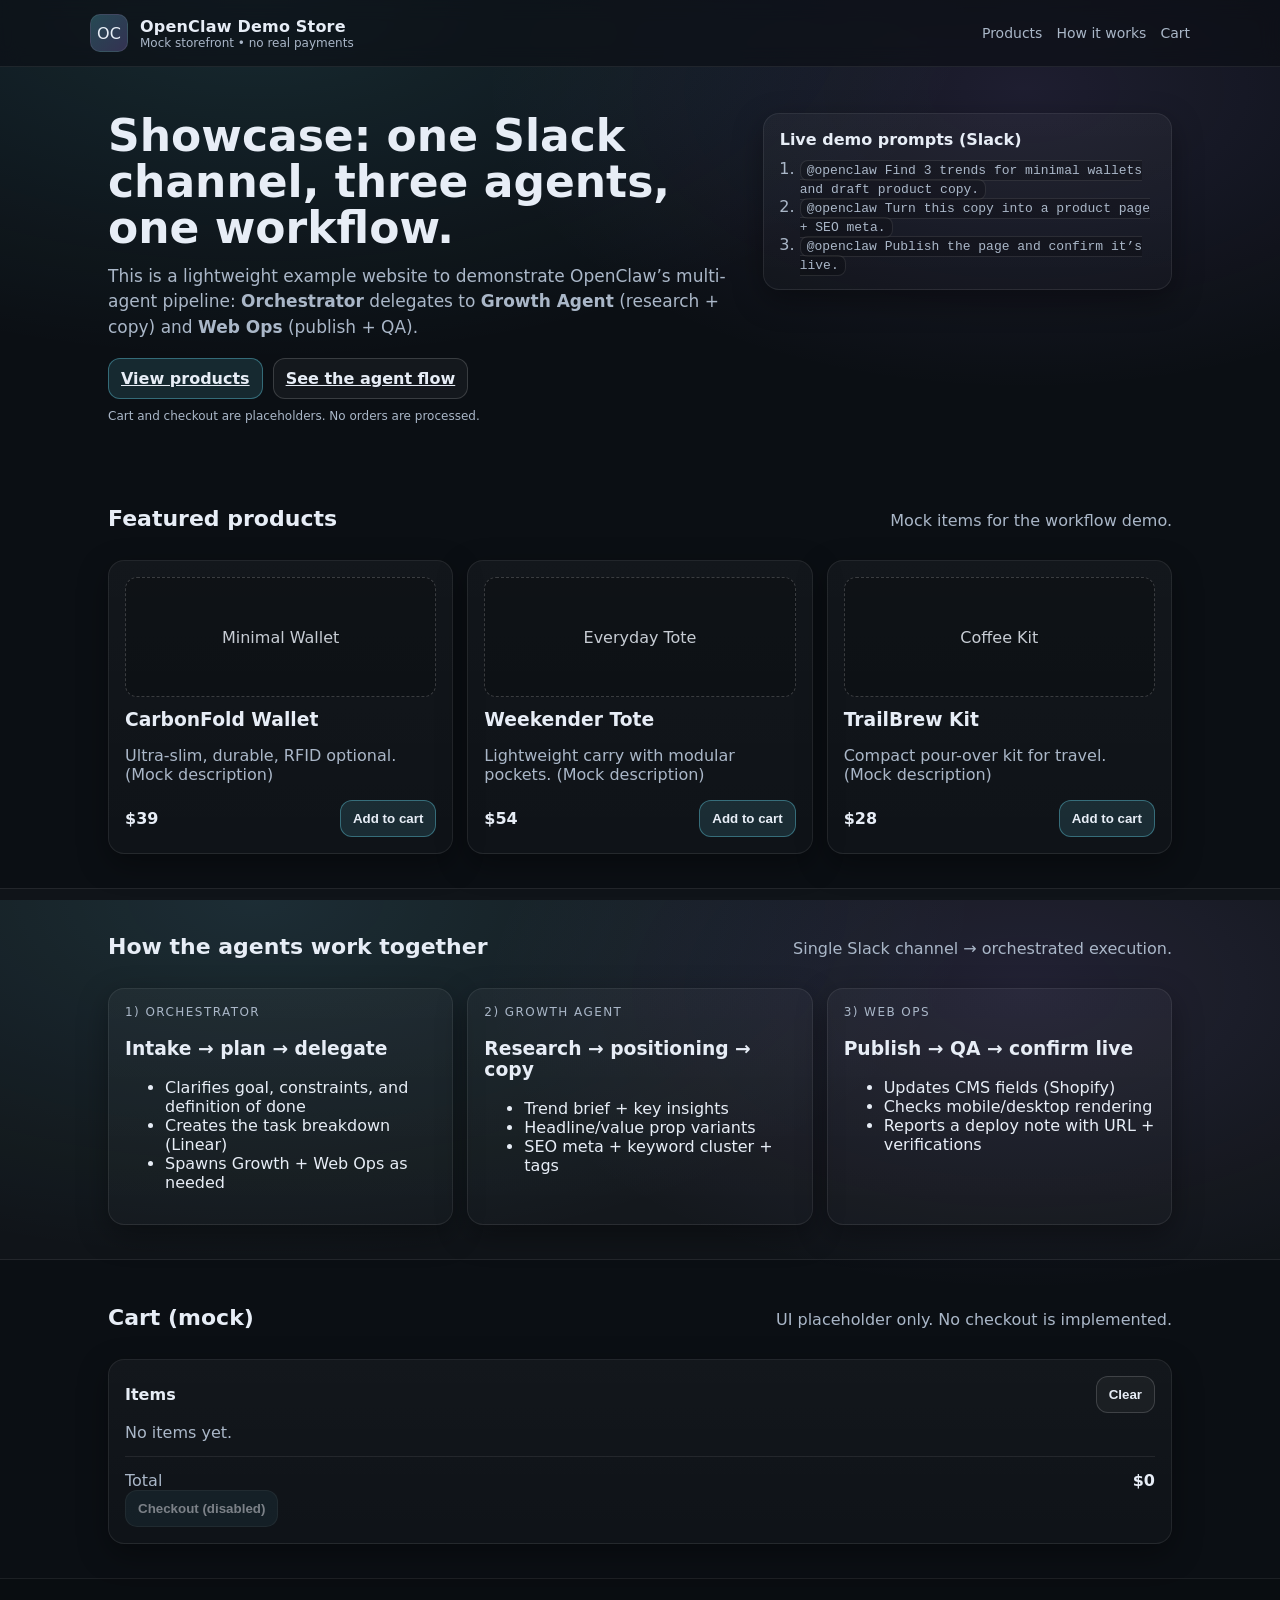
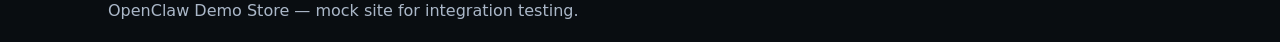
==== demo-site/index.html @ 34d0c635 "Add lightweight demo site" ====
<!doctype html>
<html lang="en">
<head>
  <meta charset="utf-8" />
  <meta name="viewport" content="width=device-width, initial-scale=1" />
  <title>OpenClaw Demo Store (Mock)</title>
  <meta name="description" content="A lightweight mock storefront to demonstrate OpenClaw multi-agent workflow (Orchestrator + Growth + Web Ops)." />
  <link rel="stylesheet" href="./styles.css" />
</head>
<body>
  <header class="header">
    <div class="container header__inner">
      <div class="brand">
        <div class="brand__mark">OC</div>
        <div>
          <div class="brand__name">OpenClaw Demo Store</div>
          <div class="brand__tag">Mock storefront • no real payments</div>
        </div>
      </div>
      <nav class="nav">
        <a href="#products">Products</a>
        <a href="#how-it-works">How it works</a>
        <a href="#status">Cart</a>
      </nav>
    </div>
  </header>

  <main>
    <section class="hero">
      <div class="container hero__inner">
        <div>
          <h1>Showcase: one Slack channel, three agents, one workflow.</h1>
          <p class="lede">
            This is a lightweight example website to demonstrate OpenClaw’s multi-agent pipeline:
            <strong>Orchestrator</strong> delegates to <strong>Growth Agent</strong> (research + copy) and <strong>Web Ops</strong> (publish + QA).
          </p>
          <div class="cta-row">
            <a class="button" href="#products">View products</a>
            <a class="button button--ghost" href="#how-it-works">See the agent flow</a>
          </div>
          <p class="fineprint">Cart and checkout are placeholders. No orders are processed.</p>
        </div>
        <div class="card hero__card">
          <div class="card__title">Live demo prompts (Slack)</div>
          <ol class="list">
            <li><code>@openclaw Find 3 trends for minimal wallets and draft product copy.</code></li>
            <li><code>@openclaw Turn this copy into a product page + SEO meta.</code></li>
            <li><code>@openclaw Publish the page and confirm it’s live.</code></li>
          </ol>
        </div>
      </div>
    </section>

    <section id="products" class="section">
      <div class="container">
        <div class="section__head">
          <h2>Featured products</h2>
          <p class="muted">Mock items for the workflow demo.</p>
        </div>

        <div class="grid">
          <article class="product card">
            <div class="product__img" aria-hidden="true">Minimal Wallet</div>
            <h3>CarbonFold Wallet</h3>
            <p class="muted">Ultra-slim, durable, RFID optional. (Mock description)</p>
            <div class="product__row">
              <div class="price">$39</div>
              <button class="button" data-add-to-cart="CarbonFold Wallet" data-price="39">Add to cart</button>
            </div>
          </article>

          <article class="product card">
            <div class="product__img" aria-hidden="true">Everyday Tote</div>
            <h3>Weekender Tote</h3>
            <p class="muted">Lightweight carry with modular pockets. (Mock description)</p>
            <div class="product__row">
              <div class="price">$54</div>
              <button class="button" data-add-to-cart="Weekender Tote" data-price="54">Add to cart</button>
            </div>
          </article>

          <article class="product card">
            <div class="product__img" aria-hidden="true">Coffee Kit</div>
            <h3>TrailBrew Kit</h3>
            <p class="muted">Compact pour-over kit for travel. (Mock description)</p>
            <div class="product__row">
              <div class="price">$28</div>
              <button class="button" data-add-to-cart="TrailBrew Kit" data-price="28">Add to cart</button>
            </div>
          </article>
        </div>
      </div>
    </section>

    <section id="how-it-works" class="section section--alt">
      <div class="container">
        <div class="section__head">
          <h2>How the agents work together</h2>
          <p class="muted">Single Slack channel → orchestrated execution.</p>
        </div>

        <div class="steps">
          <div class="step card">
            <div class="step__kicker">1) Orchestrator</div>
            <h3>Intake → plan → delegate</h3>
            <ul>
              <li>Clarifies goal, constraints, and definition of done</li>
              <li>Creates the task breakdown (Linear)</li>
              <li>Spawns Growth + Web Ops as needed</li>
            </ul>
          </div>

          <div class="step card">
            <div class="step__kicker">2) Growth Agent</div>
            <h3>Research → positioning → copy</h3>
            <ul>
              <li>Trend brief + key insights</li>
              <li>Headline/value prop variants</li>
              <li>SEO meta + keyword cluster + tags</li>
            </ul>
          </div>

          <div class="step card">
            <div class="step__kicker">3) Web Ops</div>
            <h3>Publish → QA → confirm live</h3>
            <ul>
              <li>Updates CMS fields (Shopify)</li>
              <li>Checks mobile/desktop rendering</li>
              <li>Reports a deploy note with URL + verifications</li>
            </ul>
          </div>
        </div>
      </div>
    </section>

    <section id="status" class="section">
      <div class="container">
        <div class="section__head">
          <h2>Cart (mock)</h2>
          <p class="muted">UI placeholder only. No checkout is implemented.</p>
        </div>

        <div class="cart card">
          <div class="cart__row">
            <strong>Items</strong>
            <button class="button button--ghost" id="cartClear">Clear</button>
          </div>
          <ul id="cartItems" class="cart__items"></ul>
          <div class="cart__row cart__row--total">
            <div class="muted">Total</div>
            <div id="cartTotal" class="price">$0</div>
          </div>
          <button class="button button--disabled" disabled>Checkout (disabled)</button>
        </div>
      </div>
    </section>
  </main>

  <footer class="footer">
    <div class="container">
      <div class="muted">OpenClaw Demo Store — mock site for integration testing.</div>
    </div>
  </footer>

  <script src="./site.js"></script>
</body>
</html>
---- demo-site/styles.css ----
:root{
  --bg:#0b0f14;
  --panel:#111826;
  --panel2:#0f1623;
  --text:#e7edf6;
  --muted:#aab7c8;
  --accent:#6ee7ff;
  --accent2:#a78bfa;
  --border:rgba(255,255,255,.08);
  --shadow: 0 10px 30px rgba(0,0,0,.35);
}
*{box-sizing:border-box}
html,body{height:100%}
body{
  margin:0;
  font-family: ui-sans-serif, system-ui, -apple-system, Segoe UI, Roboto, Helvetica, Arial, "Apple Color Emoji", "Segoe UI Emoji";
  background: radial-gradient(1200px 600px at 20% 0%, rgba(110,231,255,.12), transparent 60%),
              radial-gradient(900px 500px at 80% 10%, rgba(167,139,250,.12), transparent 60%),
              var(--bg);
  color:var(--text);
}
.container{max-width:1100px;margin:0 auto;padding:0 18px}

.header{
  position:sticky;top:0;z-index:10;
  background: rgba(11,15,20,.65);
  backdrop-filter: blur(10px);
  border-bottom:1px solid var(--border);
}
.header__inner{display:flex;align-items:center;justify-content:space-between;gap:16px;padding:14px 0}

.brand{display:flex;align-items:center;gap:12px}
.brand__mark{
  width:38px;height:38px;border-radius:10px;
  display:grid;place-items:center;
  background: linear-gradient(135deg, rgba(110,231,255,.25), rgba(167,139,250,.25));
  border:1px solid var(--border);
}
.brand__name{font-weight:700;letter-spacing:.2px}
.brand__tag{font-size:12px;color:var(--muted)}

.nav{display:flex;gap:14px;flex-wrap:wrap}
.nav a{color:var(--muted);text-decoration:none;font-size:14px}
.nav a:hover{color:var(--text)}

.hero{padding:46px 0 26px}
.hero__inner{display:grid;grid-template-columns: 1.4fr .9fr;gap:18px;align-items:start}
@media (max-width:900px){.hero__inner{grid-template-columns:1fr}}

h1{font-size:44px;line-height:1.05;margin:0 0 12px}
@media (max-width:900px){h1{font-size:38px}}
.lede{font-size:17px;line-height:1.5;color:var(--muted);margin:0 0 18px}

.section{padding:34px 0}
.section--alt{background: rgba(255,255,255,.02);border-top:1px solid var(--border);border-bottom:1px solid var(--border)}
.section__head{display:flex;align-items:baseline;justify-content:space-between;gap:12px;margin-bottom:14px}
.section__head h2{margin:0;font-size:22px}

.card{
  background: linear-gradient(180deg, rgba(255,255,255,.035), rgba(255,255,255,.02));
  border:1px solid var(--border);
  border-radius:16px;
  box-shadow: var(--shadow);
  padding:16px;
}
.card__title{font-weight:700;margin-bottom:10px}

.grid{display:grid;grid-template-columns: repeat(3, 1fr);gap:14px}
@media (max-width:900px){.grid{grid-template-columns:1fr}}

.product__img{
  height:120px;border-radius:12px;
  border:1px dashed rgba(255,255,255,.18);
  display:grid;place-items:center;
  background: rgba(0,0,0,.18);
  color: rgba(231,237,246,.85);
  margin-bottom:12px;
}
.product h3{margin:0 0 8px}
.product__row{display:flex;align-items:center;justify-content:space-between;gap:10px;margin-top:12px}

.steps{display:grid;grid-template-columns: repeat(3, 1fr);gap:14px}
@media (max-width:900px){.steps{grid-template-columns:1fr}}
.step__kicker{font-size:12px;color:var(--muted);text-transform:uppercase;letter-spacing:.12em;margin-bottom:8px}

.button{
  appearance:none;border:1px solid rgba(110,231,255,.35);
  background: rgba(110,231,255,.12);
  color: var(--text);
  padding:10px 12px;border-radius:12px;
  cursor:pointer;font-weight:600;
}
.button:hover{background: rgba(110,231,255,.18)}
.button--ghost{border-color: rgba(255,255,255,.16); background: rgba(255,255,255,.04)}
.button--ghost:hover{background: rgba(255,255,255,.07)}
.button--disabled{opacity:.5;cursor:not-allowed;border-color: rgba(255,255,255,.1)}

.cta-row{display:flex;gap:10px;flex-wrap:wrap;margin-bottom:10px}

.list{margin:0;padding-left:20px;color:var(--muted)}
code{background: rgba(0,0,0,.22);border:1px solid rgba(255,255,255,.1);padding:2px 6px;border-radius:8px}

.muted{color:var(--muted)}
.price{font-weight:800}
.fineprint{font-size:12px;color:var(--muted);margin-top:10px}

.cart__row{display:flex;align-items:center;justify-content:space-between;gap:12px}
.cart__row--total{margin-top:14px;padding-top:14px;border-top:1px solid var(--border)}
.cart__items{list-style:none;margin:10px 0 0;padding:0;display:grid;gap:8px}
.cart__items li{display:flex;justify-content:space-between;gap:10px;color:var(--muted)}

.footer{padding:22px 0;border-top:1px solid var(--border);background: rgba(0,0,0,.15)}
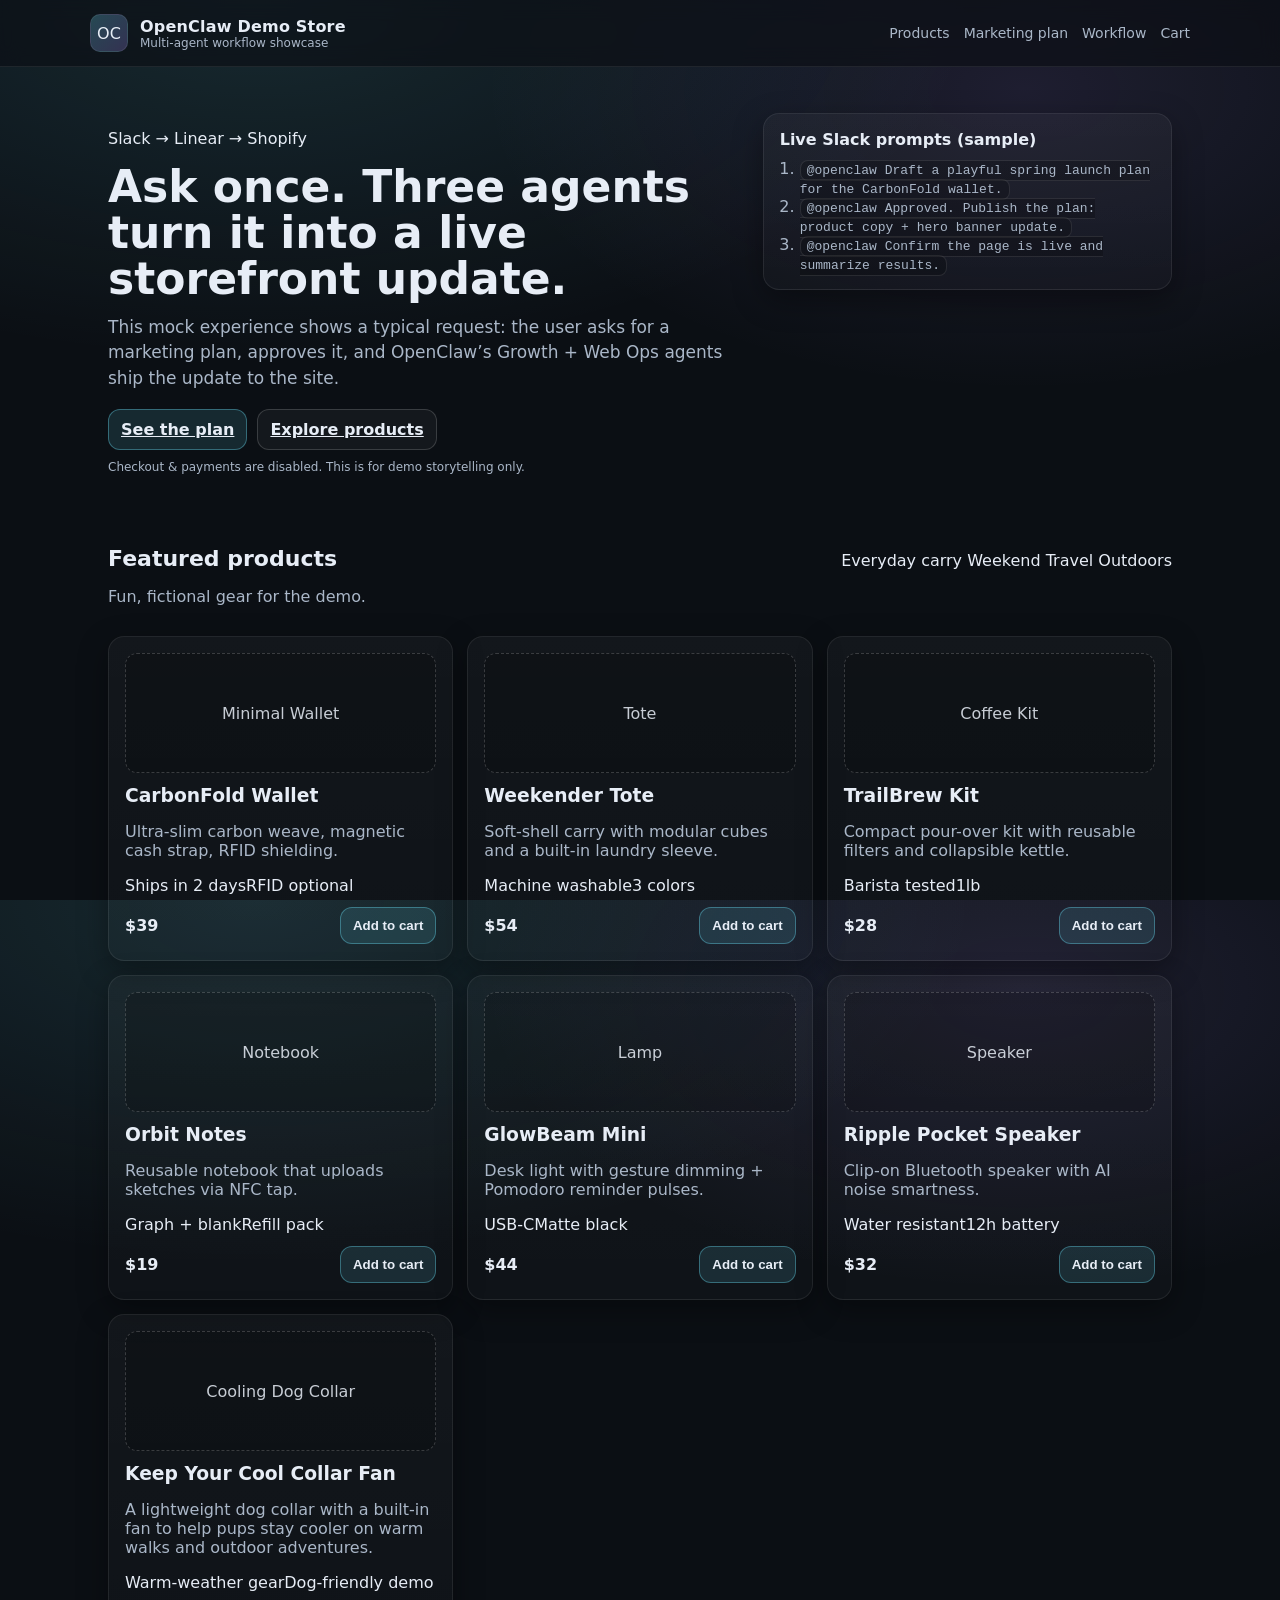
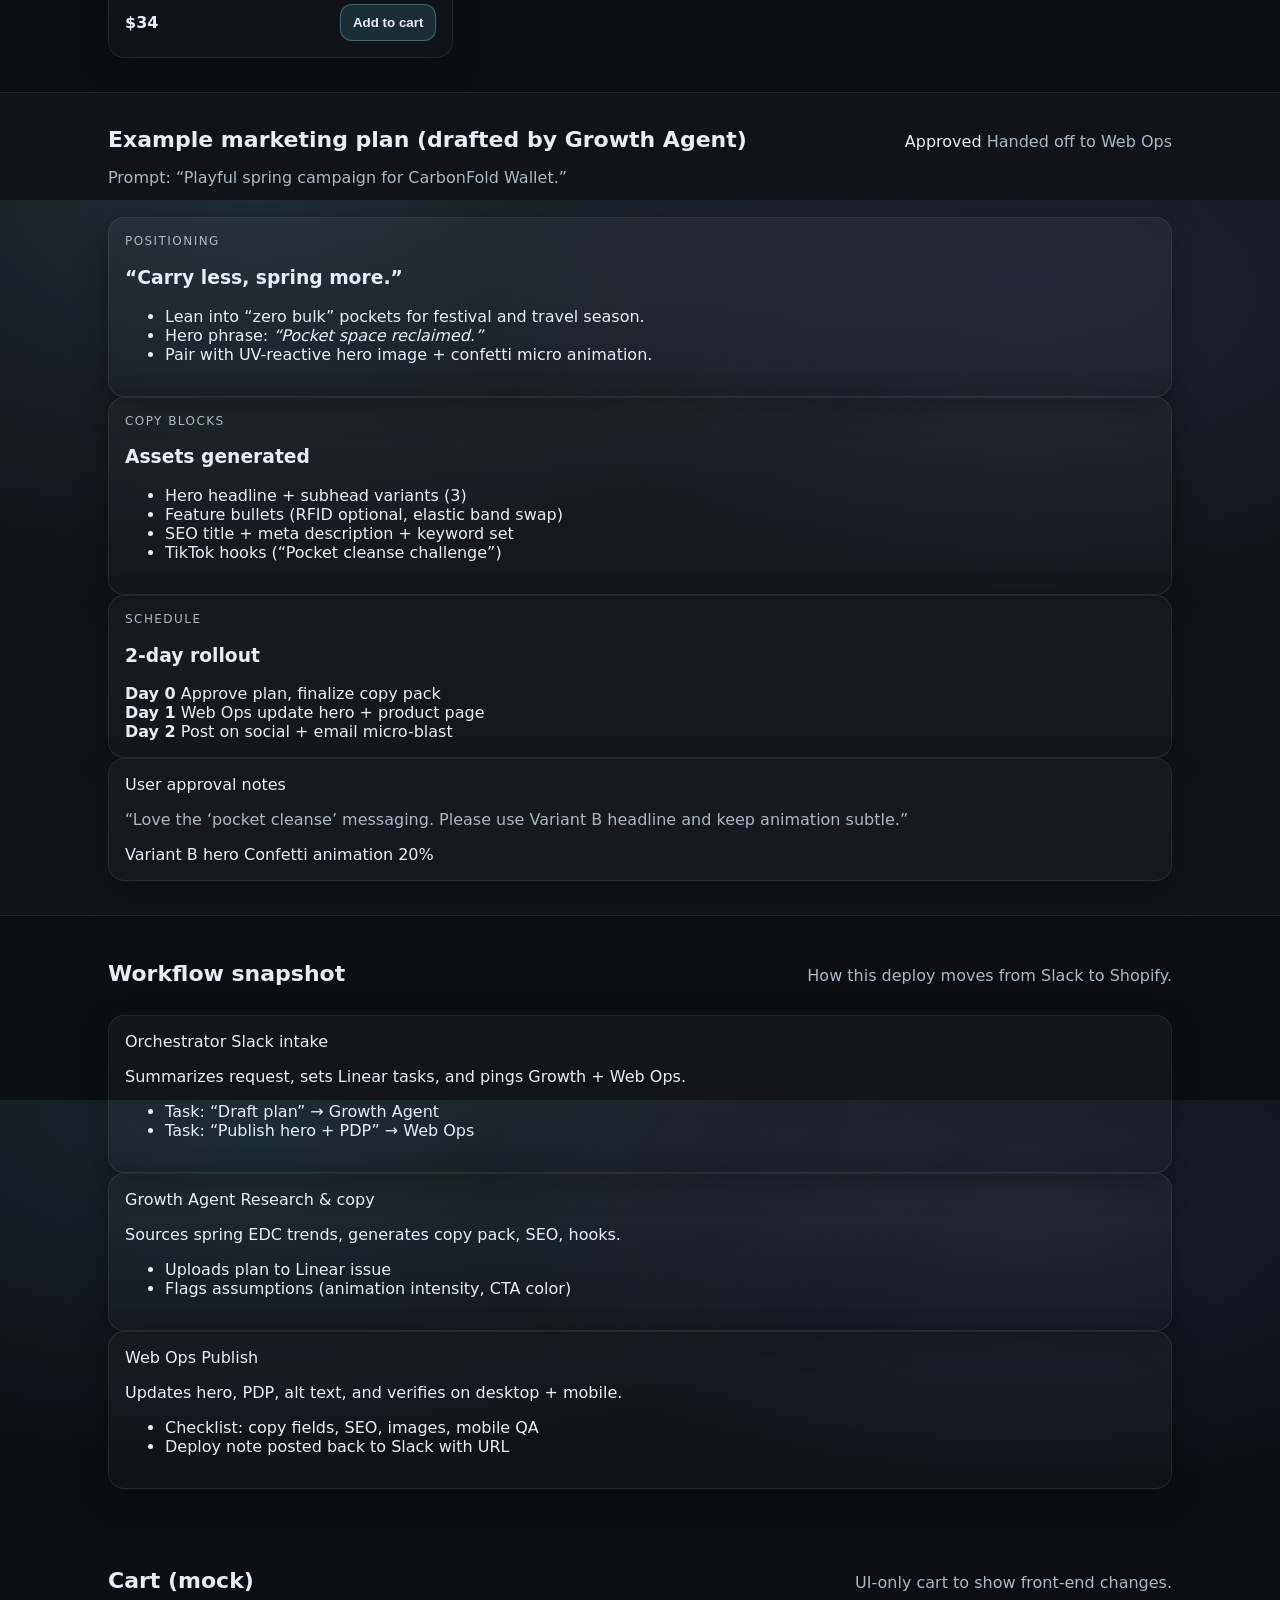
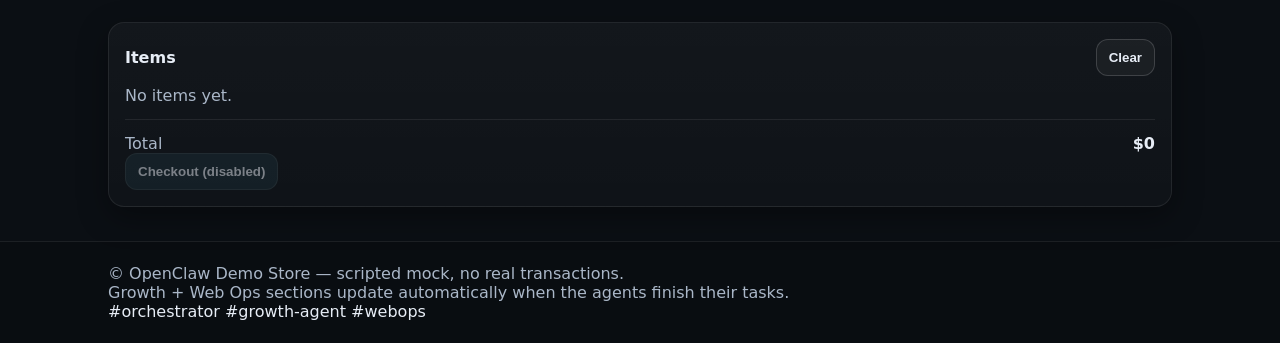
==== commit 158a652e: "Add cooling dog collar product to demo site" ====
--- a/demo-site/index.html
+++ b/demo-site/index.html
@@ -4,7 +4,7 @@
   <meta charset="utf-8" />
   <meta name="viewport" content="width=device-width, initial-scale=1" />
   <title>OpenClaw Demo Store (Mock)</title>
-  <meta name="description" content="A lightweight mock storefront to demonstrate OpenClaw multi-agent workflow (Orchestrator + Growth + Web Ops)." />
+  <meta name="description" content="Mock storefront showing how Orchestrator + Growth Agent + Web Ops collaborate." />
   <link rel="stylesheet" href="./styles.css" />
 </head>
 <body>
@@ -14,12 +14,13 @@
         <div class="brand__mark">OC</div>
         <div>
           <div class="brand__name">OpenClaw Demo Store</div>
-          <div class="brand__tag">Mock storefront • no real payments</div>
+          <div class="brand__tag">Multi-agent workflow showcase</div>
         </div>
       </div>
       <nav class="nav">
         <a href="#products">Products</a>
-        <a href="#how-it-works">How it works</a>
+        <a href="#marketing">Marketing plan</a>
+        <a href="#workflow">Workflow</a>
         <a href="#status">Cart</a>
       </nav>
     </div>
@@ -29,23 +30,24 @@
     <section class="hero">
       <div class="container hero__inner">
         <div>
-          <h1>Showcase: one Slack channel, three agents, one workflow.</h1>
+          <p class="pill">Slack → Linear → Shopify</p>
+          <h1>Ask once. Three agents turn it into a live storefront update.</h1>
           <p class="lede">
-            This is a lightweight example website to demonstrate OpenClaw’s multi-agent pipeline:
-            <strong>Orchestrator</strong> delegates to <strong>Growth Agent</strong> (research + copy) and <strong>Web Ops</strong> (publish + QA).
+            This mock experience shows a typical request: the user asks for a marketing plan, approves it, and
+            OpenClaw’s Growth + Web Ops agents ship the update to the site.
           </p>
           <div class="cta-row">
-            <a class="button" href="#products">View products</a>
-            <a class="button button--ghost" href="#how-it-works">See the agent flow</a>
-          </div>
-          <p class="fineprint">Cart and checkout are placeholders. No orders are processed.</p>
-        </div>
-        <div class="card hero__card">
-          <div class="card__title">Live demo prompts (Slack)</div>
+            <a class="button" href="#marketing">See the plan</a>
+            <a class="button button--ghost" href="#products">Explore products</a>
+          </div>
+          <p class="fineprint">Checkout & payments are disabled. This is for demo storytelling only.</p>
+        </div>
+        <div class="hero__card card">
+          <div class="card__title">Live Slack prompts (sample)</div>
           <ol class="list">
-            <li><code>@openclaw Find 3 trends for minimal wallets and draft product copy.</code></li>
-            <li><code>@openclaw Turn this copy into a product page + SEO meta.</code></li>
-            <li><code>@openclaw Publish the page and confirm it’s live.</code></li>
+            <li><code>@openclaw Draft a playful spring launch plan for the CarbonFold wallet.</code></li>
+            <li><code>@openclaw Approved. Publish the plan: product copy + hero banner update.</code></li>
+            <li><code>@openclaw Confirm the page is live and summarize results.</code></li>
           </ol>
         </div>
       </div>
@@ -54,15 +56,24 @@
     <section id="products" class="section">
       <div class="container">
         <div class="section__head">
-          <h2>Featured products</h2>
-          <p class="muted">Mock items for the workflow demo.</p>
-        </div>
-
-        <div class="grid">
+          <div>
+            <h2>Featured products</h2>
+            <p class="muted">Fun, fictional gear for the demo.</p>
+          </div>
+          <div class="tag-cloud">
+            <span>Everyday carry</span>
+            <span>Weekend</span>
+            <span>Travel</span>
+            <span>Outdoors</span>
+          </div>
+        </div>
+
+        <div class="grid grid--3">
           <article class="product card">
             <div class="product__img" aria-hidden="true">Minimal Wallet</div>
             <h3>CarbonFold Wallet</h3>
-            <p class="muted">Ultra-slim, durable, RFID optional. (Mock description)</p>
+            <p class="muted">Ultra-slim carbon weave, magnetic cash strap, RFID shielding.</p>
+            <div class="chips"><span>Ships in 2 days</span><span>RFID optional</span></div>
             <div class="product__row">
               <div class="price">$39</div>
               <button class="button" data-add-to-cart="CarbonFold Wallet" data-price="39">Add to cart</button>
@@ -70,9 +81,10 @@
           </article>
 
           <article class="product card">
-            <div class="product__img" aria-hidden="true">Everyday Tote</div>
+            <div class="product__img" aria-hidden="true">Tote</div>
             <h3>Weekender Tote</h3>
-            <p class="muted">Lightweight carry with modular pockets. (Mock description)</p>
+            <p class="muted">Soft-shell carry with modular cubes and a built-in laundry sleeve.</p>
+            <div class="chips"><span>Machine washable</span><span>3 colors</span></div>
             <div class="product__row">
               <div class="price">$54</div>
               <button class="button" data-add-to-cart="Weekender Tote" data-price="54">Add to cart</button>
@@ -82,64 +94,182 @@
           <article class="product card">
             <div class="product__img" aria-hidden="true">Coffee Kit</div>
             <h3>TrailBrew Kit</h3>
-            <p class="muted">Compact pour-over kit for travel. (Mock description)</p>
+            <p class="muted">Compact pour-over kit with reusable filters and collapsible kettle.</p>
+            <div class="chips"><span>Barista tested</span><span>1lb</span></div>
             <div class="product__row">
               <div class="price">$28</div>
               <button class="button" data-add-to-cart="TrailBrew Kit" data-price="28">Add to cart</button>
             </div>
           </article>
-        </div>
-      </div>
-    </section>
-
-    <section id="how-it-works" class="section section--alt">
+
+          <article class="product card">
+            <div class="product__img" aria-hidden="true">Notebook</div>
+            <h3>Orbit Notes</h3>
+            <p class="muted">Reusable notebook that uploads sketches via NFC tap.</p>
+            <div class="chips"><span>Graph + blank</span><span>Refill pack</span></div>
+            <div class="product__row">
+              <div class="price">$19</div>
+              <button class="button" data-add-to-cart="Orbit Notes" data-price="19">Add to cart</button>
+            </div>
+          </article>
+
+          <article class="product card">
+            <div class="product__img" aria-hidden="true">Lamp</div>
+            <h3>GlowBeam Mini</h3>
+            <p class="muted">Desk light with gesture dimming + Pomodoro reminder pulses.</p>
+            <div class="chips"><span>USB-C</span><span>Matte black</span></div>
+            <div class="product__row">
+              <div class="price">$44</div>
+              <button class="button" data-add-to-cart="GlowBeam Mini" data-price="44">Add to cart</button>
+            </div>
+          </article>
+
+          <article class="product card">
+            <div class="product__img" aria-hidden="true">Speaker</div>
+            <h3>Ripple Pocket Speaker</h3>
+            <p class="muted">Clip-on Bluetooth speaker with AI noise smartness.</p>
+            <div class="chips"><span>Water resistant</span><span>12h battery</span></div>
+            <div class="product__row">
+              <div class="price">$32</div>
+              <button class="button" data-add-to-cart="Ripple Speaker" data-price="32">Add to cart</button>
+            </div>
+          </article>
+
+          <article class="product card">
+            <div class="product__img" aria-hidden="true">Cooling Dog Collar</div>
+            <h3>Keep Your Cool Collar Fan</h3>
+            <p class="muted">A lightweight dog collar with a built-in fan to help pups stay cooler on warm walks and outdoor adventures.</p>
+            <div class="chips"><span>Warm-weather gear</span><span>Dog-friendly demo</span></div>
+            <div class="product__row">
+              <div class="price">$34</div>
+              <button class="button" data-add-to-cart="Keep Your Cool Collar Fan" data-price="34">Add to cart</button>
+            </div>
+          </article>
+        </div>
+      </div>
+    </section>
+    <section id="marketing" class="section section--alt">
       <div class="container">
         <div class="section__head">
-          <h2>How the agents work together</h2>
-          <p class="muted">Single Slack channel → orchestrated execution.</p>
-        </div>
-
-        <div class="steps">
-          <div class="step card">
-            <div class="step__kicker">1) Orchestrator</div>
-            <h3>Intake → plan → delegate</h3>
-            <ul>
-              <li>Clarifies goal, constraints, and definition of done</li>
-              <li>Creates the task breakdown (Linear)</li>
-              <li>Spawns Growth + Web Ops as needed</li>
-            </ul>
-          </div>
-
-          <div class="step card">
-            <div class="step__kicker">2) Growth Agent</div>
-            <h3>Research → positioning → copy</h3>
-            <ul>
-              <li>Trend brief + key insights</li>
-              <li>Headline/value prop variants</li>
-              <li>SEO meta + keyword cluster + tags</li>
-            </ul>
-          </div>
-
-          <div class="step card">
-            <div class="step__kicker">3) Web Ops</div>
-            <h3>Publish → QA → confirm live</h3>
-            <ul>
-              <li>Updates CMS fields (Shopify)</li>
-              <li>Checks mobile/desktop rendering</li>
-              <li>Reports a deploy note with URL + verifications</li>
-            </ul>
-          </div>
-        </div>
-      </div>
-    </section>
-
+          <div>
+            <h2>Example marketing plan (drafted by Growth Agent)</h2>
+            <p class="muted">Prompt: “Playful spring campaign for CarbonFold Wallet.”</p>
+          </div>
+          <div class="plan-status">
+            <span class="badge badge--approved">Approved</span>
+            <span class="muted">Handed off to Web Ops</span>
+          </div>
+        </div>
+
+        <div class="plan-grid">
+          <article class="card">
+            <div class="step__kicker">Positioning</div>
+            <h3>“Carry less, spring more.”</h3>
+            <ul>
+              <li>Lean into “zero bulk” pockets for festival and travel season.</li>
+              <li>Hero phrase: <em>“Pocket space reclaimed.”</em></li>
+              <li>Pair with UV-reactive hero image + confetti micro animation.</li>
+            </ul>
+          </article>
+
+          <article class="card">
+            <div class="step__kicker">Copy blocks</div>
+            <h3>Assets generated</h3>
+            <ul>
+              <li>Hero headline + subhead variants (3)</li>
+              <li>Feature bullets (RFID optional, elastic band swap)</li>
+              <li>SEO title + meta description + keyword set</li>
+              <li>TikTok hooks (“Pocket cleanse challenge”)</li>
+            </ul>
+          </article>
+
+          <article class="card">
+            <div class="step__kicker">Schedule</div>
+            <h3>2-day rollout</h3>
+            <div class="timeline">
+              <div>
+                <strong>Day 0</strong>
+                <span>Approve plan, finalize copy pack</span>
+              </div>
+              <div>
+                <strong>Day 1</strong>
+                <span>Web Ops update hero + product page</span>
+              </div>
+              <div>
+                <strong>Day 2</strong>
+                <span>Post on social + email micro-blast</span>
+              </div>
+            </div>
+          </article>
+        </div>
+
+        <div class="approval card">
+          <div>
+            <div class="approval__title">User approval notes</div>
+            <p class="muted">“Love the ‘pocket cleanse’ messaging. Please use Variant B headline and keep animation subtle.”</p>
+          </div>
+          <div>
+            <div class="chips chips--tight">
+              <span>Variant B hero</span>
+              <span>Confetti animation 20%</span>
+            </div>
+          </div>
+        </div>
+      </div>
+    </section>
+
+    <section id="workflow" class="section">
+      <div class="container">
+        <div class="section__head">
+          <h2>Workflow snapshot</h2>
+          <p class="muted">How this deploy moves from Slack to Shopify.</p>
+        </div>
+
+        <div class="workflow-grid">
+          <article class="workflow card">
+            <div class="workflow__header">
+              <span>Orchestrator</span>
+              <span class="badge">Slack intake</span>
+            </div>
+            <p>Summarizes request, sets Linear tasks, and pings Growth + Web Ops.</p>
+            <ul>
+              <li>Task: “Draft plan” → Growth Agent</li>
+              <li>Task: “Publish hero + PDP” → Web Ops</li>
+            </ul>
+          </article>
+
+          <article class="workflow card">
+            <div class="workflow__header">
+              <span>Growth Agent</span>
+              <span class="badge">Research & copy</span>
+            </div>
+            <p>Sources spring EDC trends, generates copy pack, SEO, hooks.</p>
+            <ul>
+              <li>Uploads plan to Linear issue</li>
+              <li>Flags assumptions (animation intensity, CTA color)</li>
+            </ul>
+          </article>
+
+          <article class="workflow card">
+            <div class="workflow__header">
+              <span>Web Ops</span>
+              <span class="badge">Publish</span>
+            </div>
+            <p>Updates hero, PDP, alt text, and verifies on desktop + mobile.</p>
+            <ul>
+              <li>Checklist: copy fields, SEO, images, mobile QA</li>
+              <li>Deploy note posted back to Slack with URL</li>
+            </ul>
+          </article>
+        </div>
+      </div>
+    </section>
     <section id="status" class="section">
       <div class="container">
         <div class="section__head">
           <h2>Cart (mock)</h2>
-          <p class="muted">UI placeholder only. No checkout is implemented.</p>
-        </div>
-
+          <p class="muted">UI-only cart to show front-end changes.</p>
+        </div>
         <div class="cart card">
           <div class="cart__row">
             <strong>Items</strong>
@@ -157,8 +287,16 @@
   </main>
 
   <footer class="footer">
-    <div class="container">
-      <div class="muted">OpenClaw Demo Store — mock site for integration testing.</div>
+    <div class="container footer__inner">
+      <div>
+        <div class="muted">© OpenClaw Demo Store — scripted mock, no real transactions.</div>
+        <div class="muted">Growth + Web Ops sections update automatically when the agents finish their tasks.</div>
+      </div>
+      <div class="chips chips--tight">
+        <span>#orchestrator</span>
+        <span>#growth-agent</span>
+        <span>#webops</span>
+      </div>
     </div>
   </footer>
 
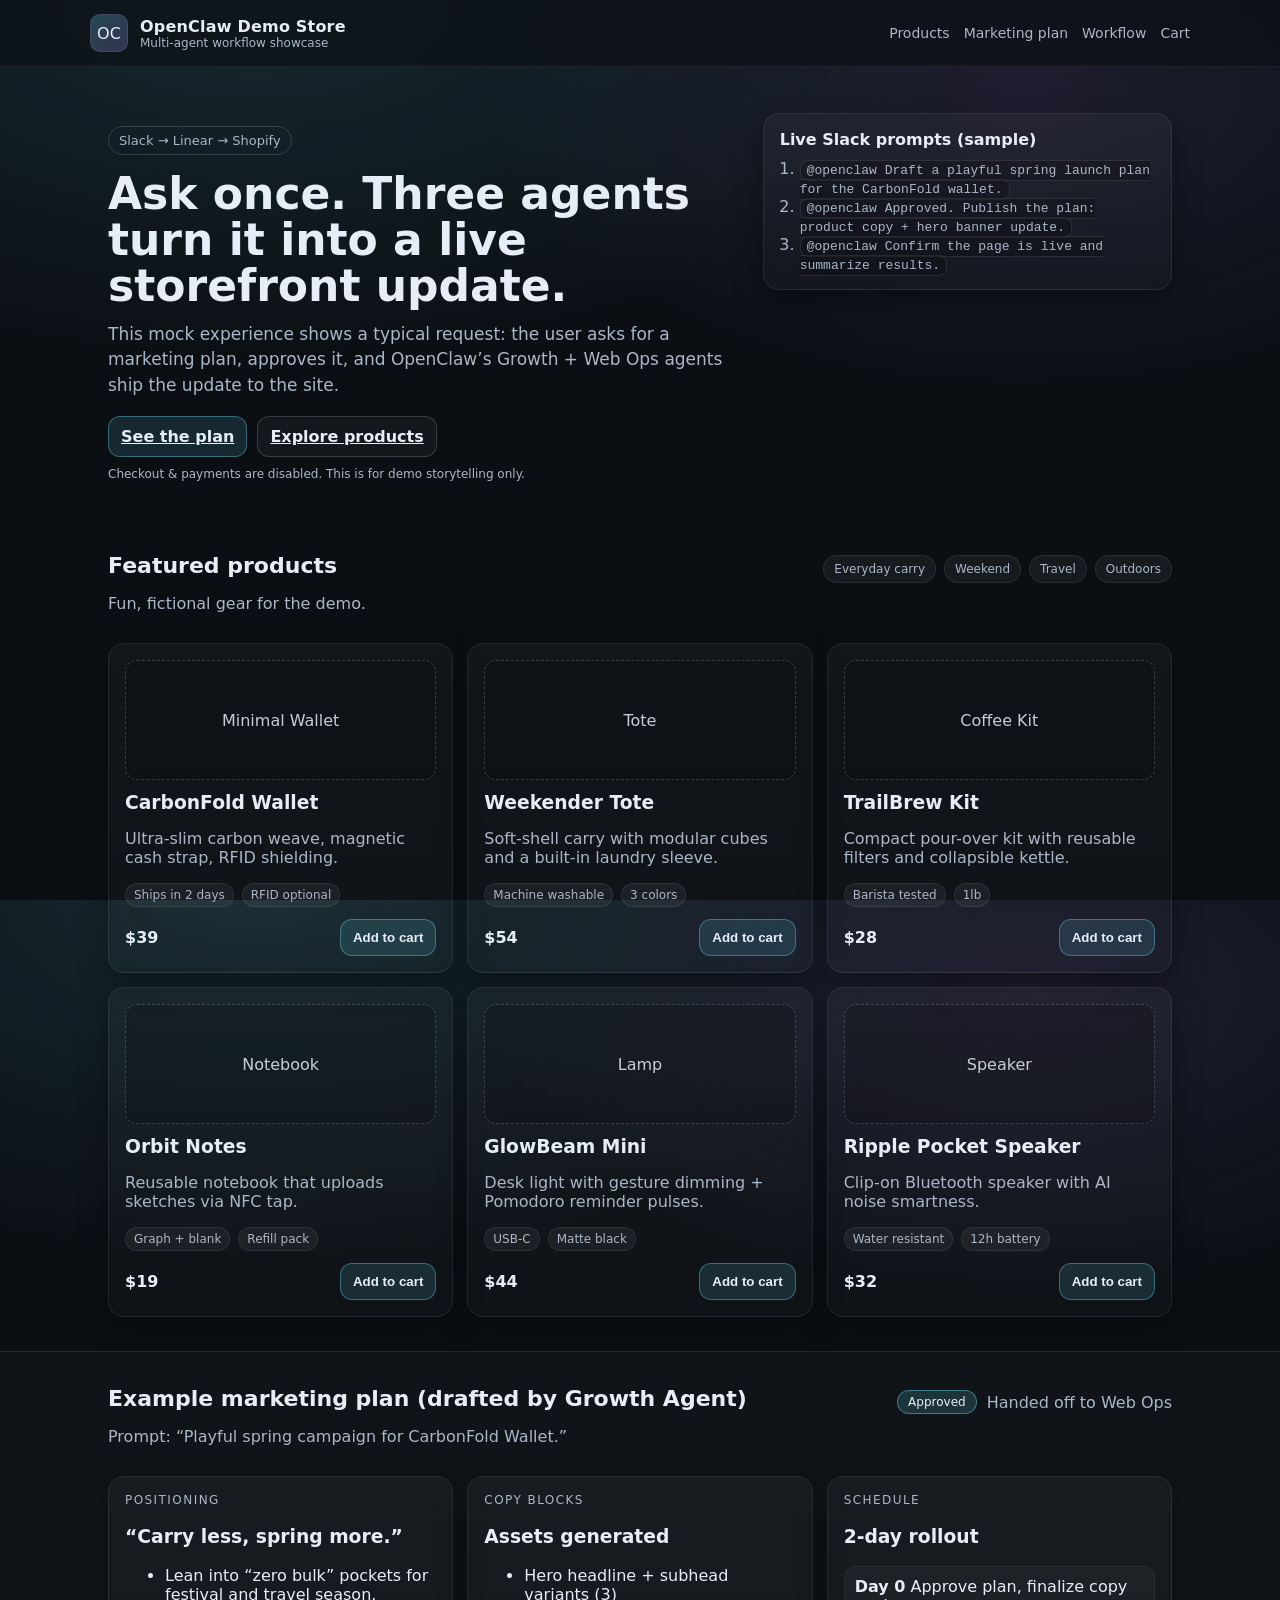
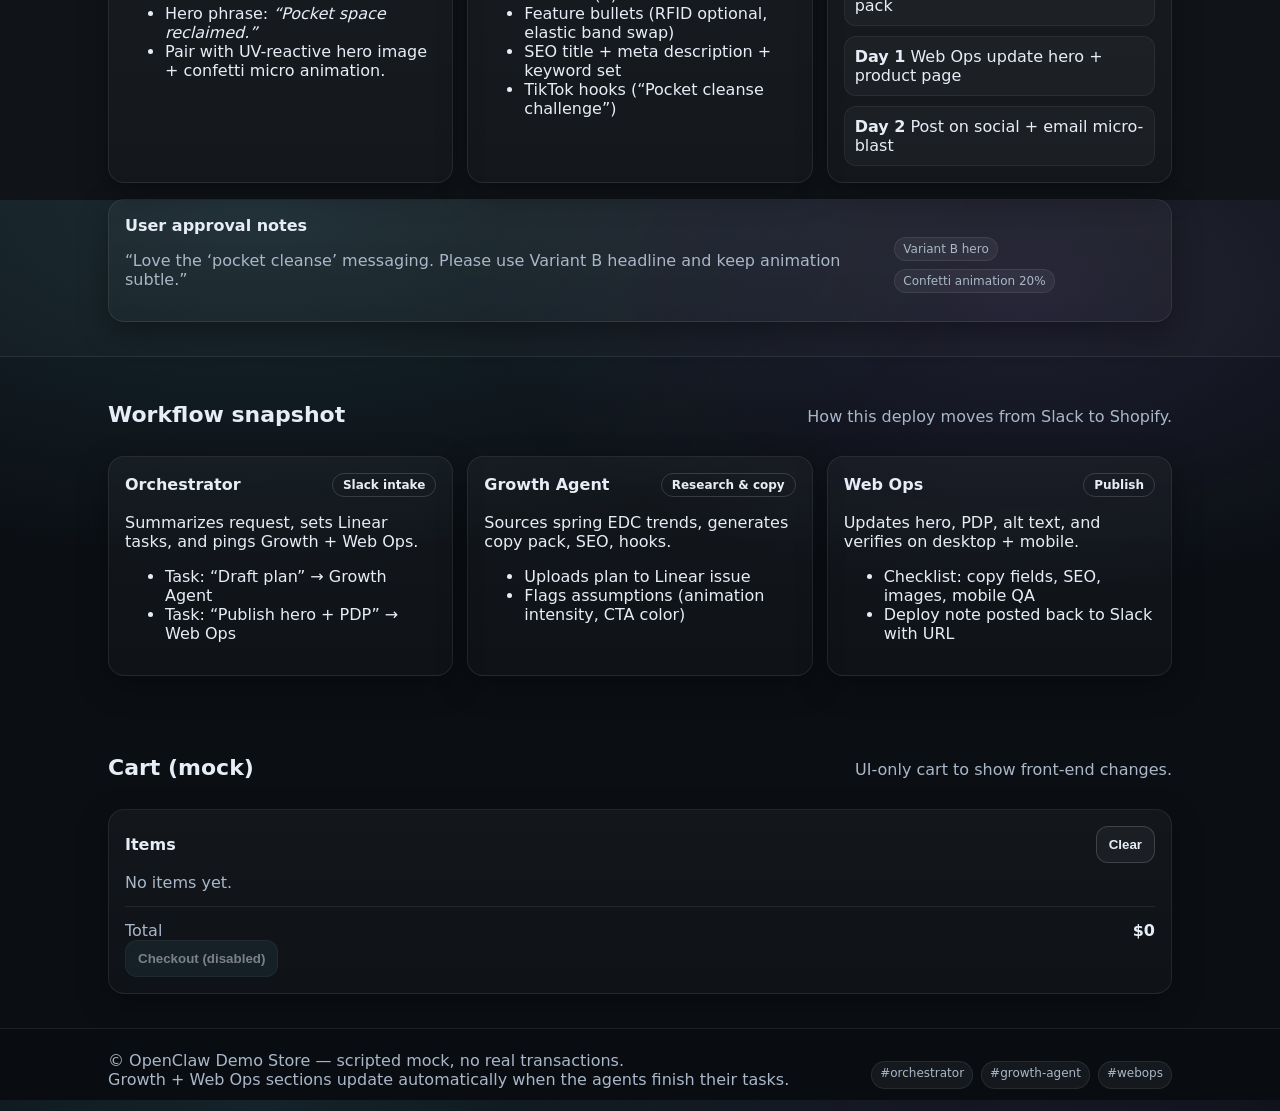
==== commit 0ba84730: "Expand demo site marketing flow" ====
--- a/demo-site/index.html
+++ b/demo-site/index.html
@@ -134,17 +134,6 @@
               <button class="button" data-add-to-cart="Ripple Speaker" data-price="32">Add to cart</button>
             </div>
           </article>
-
-          <article class="product card">
-            <div class="product__img" aria-hidden="true">Cooling Dog Collar</div>
-            <h3>Keep Your Cool Collar Fan</h3>
-            <p class="muted">A lightweight dog collar with a built-in fan to help pups stay cooler on warm walks and outdoor adventures.</p>
-            <div class="chips"><span>Warm-weather gear</span><span>Dog-friendly demo</span></div>
-            <div class="product__row">
-              <div class="price">$34</div>
-              <button class="button" data-add-to-cart="Keep Your Cool Collar Fan" data-price="34">Add to cart</button>
-            </div>
-          </article>
         </div>
       </div>
     </section>
--- a/demo-site/styles.css
+++ b/demo-site/styles.css
@@ -7,13 +7,13 @@
   --accent:#6ee7ff;
   --accent2:#a78bfa;
   --border:rgba(255,255,255,.08);
-  --shadow: 0 10px 30px rgba(0,0,0,.35);
+  --shadow:0 10px 30px rgba(0,0,0,.35);
 }
 *{box-sizing:border-box}
 html,body{height:100%}
 body{
   margin:0;
-  font-family: ui-sans-serif, system-ui, -apple-system, Segoe UI, Roboto, Helvetica, Arial, "Apple Color Emoji", "Segoe UI Emoji";
+  font-family: "Inter", "Satoshi", ui-sans-serif, system-ui, -apple-system, BlinkMacSystemFont, Segoe UI, Roboto, Helvetica, Arial;
   background: radial-gradient(1200px 600px at 20% 0%, rgba(110,231,255,.12), transparent 60%),
               radial-gradient(900px 500px at 80% 10%, rgba(167,139,250,.12), transparent 60%),
               var(--bg);
@@ -21,85 +21,72 @@
 }
 .container{max-width:1100px;margin:0 auto;padding:0 18px}
 
-.header{
-  position:sticky;top:0;z-index:10;
-  background: rgba(11,15,20,.65);
-  backdrop-filter: blur(10px);
-  border-bottom:1px solid var(--border);
-}
+.header{position:sticky;top:0;z-index:10;background:rgba(11,15,20,.65);backdrop-filter:blur(10px);border-bottom:1px solid var(--border)}
 .header__inner{display:flex;align-items:center;justify-content:space-between;gap:16px;padding:14px 0}
-
 .brand{display:flex;align-items:center;gap:12px}
-.brand__mark{
-  width:38px;height:38px;border-radius:10px;
-  display:grid;place-items:center;
-  background: linear-gradient(135deg, rgba(110,231,255,.25), rgba(167,139,250,.25));
-  border:1px solid var(--border);
-}
+.brand__mark{width:38px;height:38px;border-radius:10px;display:grid;place-items:center;background:linear-gradient(135deg,rgba(110,231,255,.25),rgba(167,139,250,.25));border:1px solid var(--border)}
 .brand__name{font-weight:700;letter-spacing:.2px}
 .brand__tag{font-size:12px;color:var(--muted)}
-
 .nav{display:flex;gap:14px;flex-wrap:wrap}
 .nav a{color:var(--muted);text-decoration:none;font-size:14px}
 .nav a:hover{color:var(--text)}
 
 .hero{padding:46px 0 26px}
-.hero__inner{display:grid;grid-template-columns: 1.4fr .9fr;gap:18px;align-items:start}
-@media (max-width:900px){.hero__inner{grid-template-columns:1fr}}
-
+.hero__inner{display:grid;grid-template-columns:1.4fr .9fr;gap:18px;align-items:start}
+@media(max-width:900px){.hero__inner{grid-template-columns:1fr}}
+.pill{display:inline-flex;align-items:center;gap:6px;padding:6px 10px;border-radius:999px;border:1px solid rgba(255,255,255,.15);color:var(--muted);font-size:13px;margin-bottom:16px}
 h1{font-size:44px;line-height:1.05;margin:0 0 12px}
-@media (max-width:900px){h1{font-size:38px}}
+@media(max-width:900px){h1{font-size:38px}}
 .lede{font-size:17px;line-height:1.5;color:var(--muted);margin:0 0 18px}
 
 .section{padding:34px 0}
-.section--alt{background: rgba(255,255,255,.02);border-top:1px solid var(--border);border-bottom:1px solid var(--border)}
+.section--alt{background:rgba(255,255,255,.02);border-top:1px solid var(--border);border-bottom:1px solid var(--border)}
 .section__head{display:flex;align-items:baseline;justify-content:space-between;gap:12px;margin-bottom:14px}
 .section__head h2{margin:0;font-size:22px}
 
-.card{
-  background: linear-gradient(180deg, rgba(255,255,255,.035), rgba(255,255,255,.02));
-  border:1px solid var(--border);
-  border-radius:16px;
-  box-shadow: var(--shadow);
-  padding:16px;
-}
+.card{background:linear-gradient(180deg,rgba(255,255,255,.035),rgba(255,255,255,.02));border:1px solid var(--border);border-radius:16px;box-shadow:var(--shadow);padding:16px}
 .card__title{font-weight:700;margin-bottom:10px}
 
-.grid{display:grid;grid-template-columns: repeat(3, 1fr);gap:14px}
-@media (max-width:900px){.grid{grid-template-columns:1fr}}
-
-.product__img{
-  height:120px;border-radius:12px;
-  border:1px dashed rgba(255,255,255,.18);
-  display:grid;place-items:center;
-  background: rgba(0,0,0,.18);
-  color: rgba(231,237,246,.85);
-  margin-bottom:12px;
-}
+.grid{display:grid;gap:14px}
+.grid--3{grid-template-columns:repeat(3,1fr)}
+@media(max-width:900px){.grid--3{grid-template-columns:1fr}}
+.product__img{height:120px;border-radius:12px;border:1px dashed rgba(255,255,255,.18);display:grid;place-items:center;background:rgba(0,0,0,.18);color:rgba(231,237,246,.85);margin-bottom:12px}
 .product h3{margin:0 0 8px}
 .product__row{display:flex;align-items:center;justify-content:space-between;gap:10px;margin-top:12px}
 
-.steps{display:grid;grid-template-columns: repeat(3, 1fr);gap:14px}
-@media (max-width:900px){.steps{grid-template-columns:1fr}}
+.tag-cloud{display:flex;gap:8px;flex-wrap:wrap}
+.tag-cloud span{padding:6px 10px;border-radius:999px;background:rgba(255,255,255,.05);border:1px solid rgba(255,255,255,.08);font-size:12px;color:var(--muted)}
+
+.steps{display:grid;grid-template-columns:repeat(3,1fr);gap:14px}
+@media(max-width:900px){.steps{grid-template-columns:1fr}}
 .step__kicker{font-size:12px;color:var(--muted);text-transform:uppercase;letter-spacing:.12em;margin-bottom:8px}
 
-.button{
-  appearance:none;border:1px solid rgba(110,231,255,.35);
-  background: rgba(110,231,255,.12);
-  color: var(--text);
-  padding:10px 12px;border-radius:12px;
-  cursor:pointer;font-weight:600;
-}
-.button:hover{background: rgba(110,231,255,.18)}
-.button--ghost{border-color: rgba(255,255,255,.16); background: rgba(255,255,255,.04)}
-.button--ghost:hover{background: rgba(255,255,255,.07)}
-.button--disabled{opacity:.5;cursor:not-allowed;border-color: rgba(255,255,255,.1)}
+.plan-grid{display:grid;grid-template-columns:repeat(auto-fit,minmax(250px,1fr));gap:14px;margin-bottom:16px}
+.plan-status{display:flex;align-items:center;gap:10px}
+.badge{padding:4px 10px;border-radius:999px;border:1px solid rgba(255,255,255,.15);font-size:12px}
+.badge--approved{background:rgba(110,231,255,.15);border-color:rgba(110,231,255,.4)}
+.timeline{display:grid;gap:10px}
+.timeline div{padding:10px;border-radius:12px;background:rgba(255,255,255,.03);border:1px solid rgba(255,255,255,.06)}
+.approval{display:flex;justify-content:space-between;gap:18px;align-items:center}
+@media(max-width:700px){.approval{flex-direction:column;align-items:flex-start}}
+.approval__title{font-weight:600;margin-bottom:6px}
+
+.workflow-grid{display:grid;grid-template-columns:repeat(auto-fit,minmax(220px,1fr));gap:14px}
+.workflow__header{display:flex;justify-content:space-between;align-items:center;margin-bottom:10px;font-weight:600}
+
+.chips{display:flex;gap:8px;flex-wrap:wrap;margin-top:10px}
+.chips span{padding:4px 8px;border-radius:999px;background:rgba(255,255,255,.05);border:1px solid rgba(255,255,255,.08);font-size:12px;color:var(--muted)}
+.chips--tight span{margin-top:0}
+
+.button{appearance:none;border:1px solid rgba(110,231,255,.35);background:rgba(110,231,255,.12);color:var(--text);padding:10px 12px;border-radius:12px;cursor:pointer;font-weight:600}
+.button:hover{background:rgba(110,231,255,.18)}
+.button--ghost{border-color:rgba(255,255,255,.16);background:rgba(255,255,255,.04)}
+.button--ghost:hover{background:rgba(255,255,255,.07)}
+.button--disabled{opacity:.5;cursor:not-allowed;border-color:rgba(255,255,255,.1)}
 
 .cta-row{display:flex;gap:10px;flex-wrap:wrap;margin-bottom:10px}
-
 .list{margin:0;padding-left:20px;color:var(--muted)}
-code{background: rgba(0,0,0,.22);border:1px solid rgba(255,255,255,.1);padding:2px 6px;border-radius:8px}
-
+code{background:rgba(0,0,0,.22);border:1px solid rgba(255,255,255,.1);padding:2px 6px;border-radius:8px}
 .muted{color:var(--muted)}
 .price{font-weight:800}
 .fineprint{font-size:12px;color:var(--muted);margin-top:10px}
@@ -109,4 +96,5 @@
 .cart__items{list-style:none;margin:10px 0 0;padding:0;display:grid;gap:8px}
 .cart__items li{display:flex;justify-content:space-between;gap:10px;color:var(--muted)}
 
-.footer{padding:22px 0;border-top:1px solid var(--border);background: rgba(0,0,0,.15)}
+.footer{padding:22px 0;border-top:1px solid var(--border);background:rgba(0,0,0,.15)}
+.footer__inner{display:flex;justify-content:space-between;gap:14px;flex-wrap:wrap}
